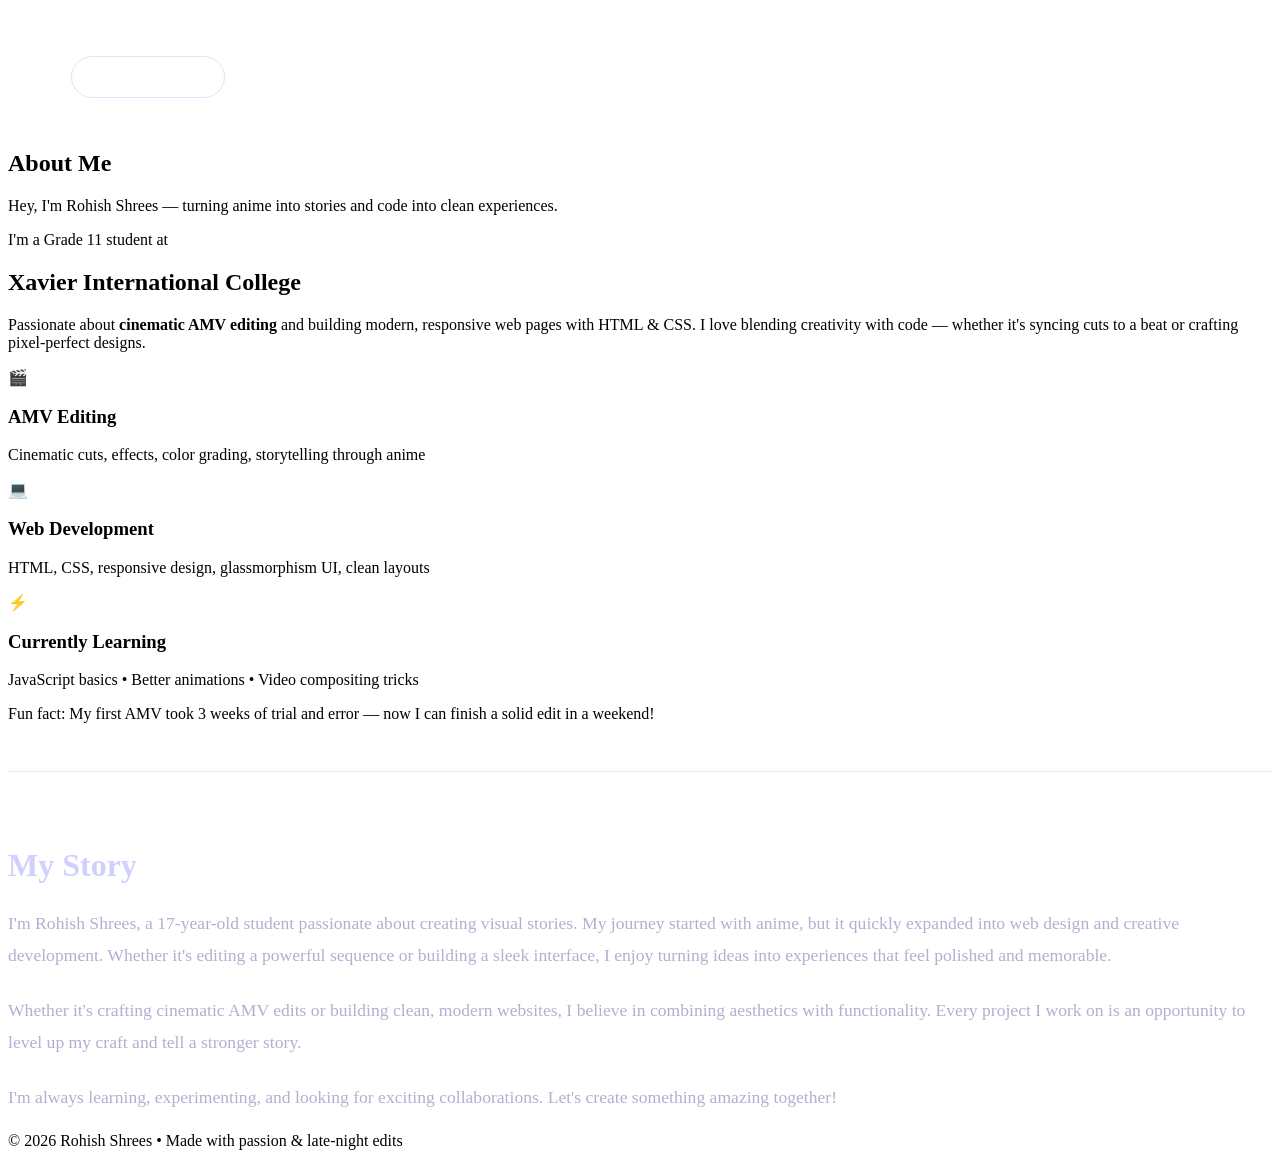
==== about.html @ bdef6072 "Fix invalid markup and broken reveal behavior on About page" ====
<!DOCTYPE html>
<html lang="en">
<head>
  <meta charset="UTF-8">
  <meta name="viewport" content="width=device-width, initial-scale=1.0">
  <title>About • Rohish Shrees</title>
  <link rel="stylesheet" href="style.css">
  <link rel="apple-touch-icon" sizes="180x180" href="ICONS/apple-touch-icon.png">
  <link rel="icon" type="image/png" sizes="32x32" href="ICONS/favicon-32x32.png">
  <link rel="icon" type="image/png" sizes="16x16" href="ICONS/favicon-16x16.png">
  <link rel="manifest" href="ICONS/site.webmanifest">
</head>
<body class="about-page">
  <div style="padding: 2rem 5%; max-width: 1400px; margin: 0 auto;">
    <a href="index.html" style="display: inline-flex; align-items: center; gap: 0.7rem; color: #ffffff; text-decoration: none; font-weight: 600; transition: all 0.3s ease; margin-top: 1rem; background: rgba(255,255,255,0.04); border: 1px solid rgba(168, 85, 247, 0.2); border-radius: 999px; padding: 0.7rem 1.2rem;">← Back to home</a>
  </div>

  <main class="about-shell">
    <section class="about-hero reveal">
      <div class="glass-card">
        <div class="about-header">
          <h1>
            About <span class="gradient-text">Me</span>
          </h1>
          <p class="tagline">Hey, I'm Rohish Shrees — turning anime into stories and code into clean experiences.</p>
        </div>

        <div class="about-content">
          <div class="intro">
            <p class="greeting">I'm a <span class="highlight">Grade 11</span> student at</p>
            <h2 class="college">Xavier International College</h2>

            <p class="bio">
              Passionate about <strong>cinematic AMV editing</strong> and building modern, responsive web pages with HTML &amp; CSS.
              I love blending creativity with code — whether it's syncing cuts to a beat or crafting pixel-perfect designs.
            </p>
          </div>

          <div class="skills-grid">
            <div class="skill-item">
              <span class="skill-icon">🎬</span>
              <h3>AMV Editing</h3>
              <p>Cinematic cuts, effects, color grading, storytelling through anime</p>
            </div>
            <div class="skill-item">
              <span class="skill-icon">💻</span>
              <h3>Web Development</h3>
              <p>HTML, CSS, responsive design, glassmorphism UI, clean layouts</p>
            </div>
            <div class="skill-item">
              <span class="skill-icon">⚡</span>
              <h3>Currently Learning</h3>
              <p>JavaScript basics • Better animations • Video compositing tricks</p>
            </div>
          </div>

          <p class="fun-fact">
            Fun fact: My first AMV took 3 weeks of trial and error — now I can finish a solid edit in a weekend!
          </p>

          <div style="margin-top: 3rem; padding-top: 3rem; border-top: 1px solid rgba(120, 120, 255, 0.2);">
            <h2 style="font-size: 2rem; margin-bottom: 1.5rem; color: #d0d0ff;">My Story</h2>
            <p style="font-size: 1.1rem; color: #b0b0d0; line-height: 1.8; margin-bottom: 1.5rem;">
              I'm Rohish Shrees, a 17-year-old student passionate about creating visual stories. My journey started with anime, but it quickly expanded into web design and creative development. Whether it's editing a powerful sequence or building a sleek interface, I enjoy turning ideas into experiences that feel polished and memorable.
            </p>
            <p style="font-size: 1.1rem; color: #b0b0d0; line-height: 1.8; margin-bottom: 1.5rem;">
              Whether it's crafting cinematic AMV edits or building clean, modern websites, I believe in combining aesthetics with functionality. Every project I work on is an opportunity to level up my craft and tell a stronger story.
            </p>
            <p style="font-size: 1.1rem; color: #b0b0d0; line-height: 1.8;">
              I'm always learning, experimenting, and looking for exciting collaborations. Let's create something amazing together!
            </p>
          </div>
        </div>
      </div>
    </section>

    <footer class="about-footer">
      <span>© <span id="year"></span> Rohish Shrees • Made with passion &amp; late-night edits</span>
    </footer>
  </main>

  <script>
    document.getElementById("year").textContent = new Date().getFullYear();

    const revealItems = document.querySelectorAll('.reveal');
    if (revealItems.length) {
      const observer = new IntersectionObserver((entries) => {
        entries.forEach((entry) => {
          if (entry.isIntersecting) {
            entry.target.classList.add('is-visible');
            observer.unobserve(entry.target);
          }
        });
      }, { threshold: 0.15 });

      revealItems.forEach((item) => observer.observe(item));
    }
  </script>
</body>
</html>
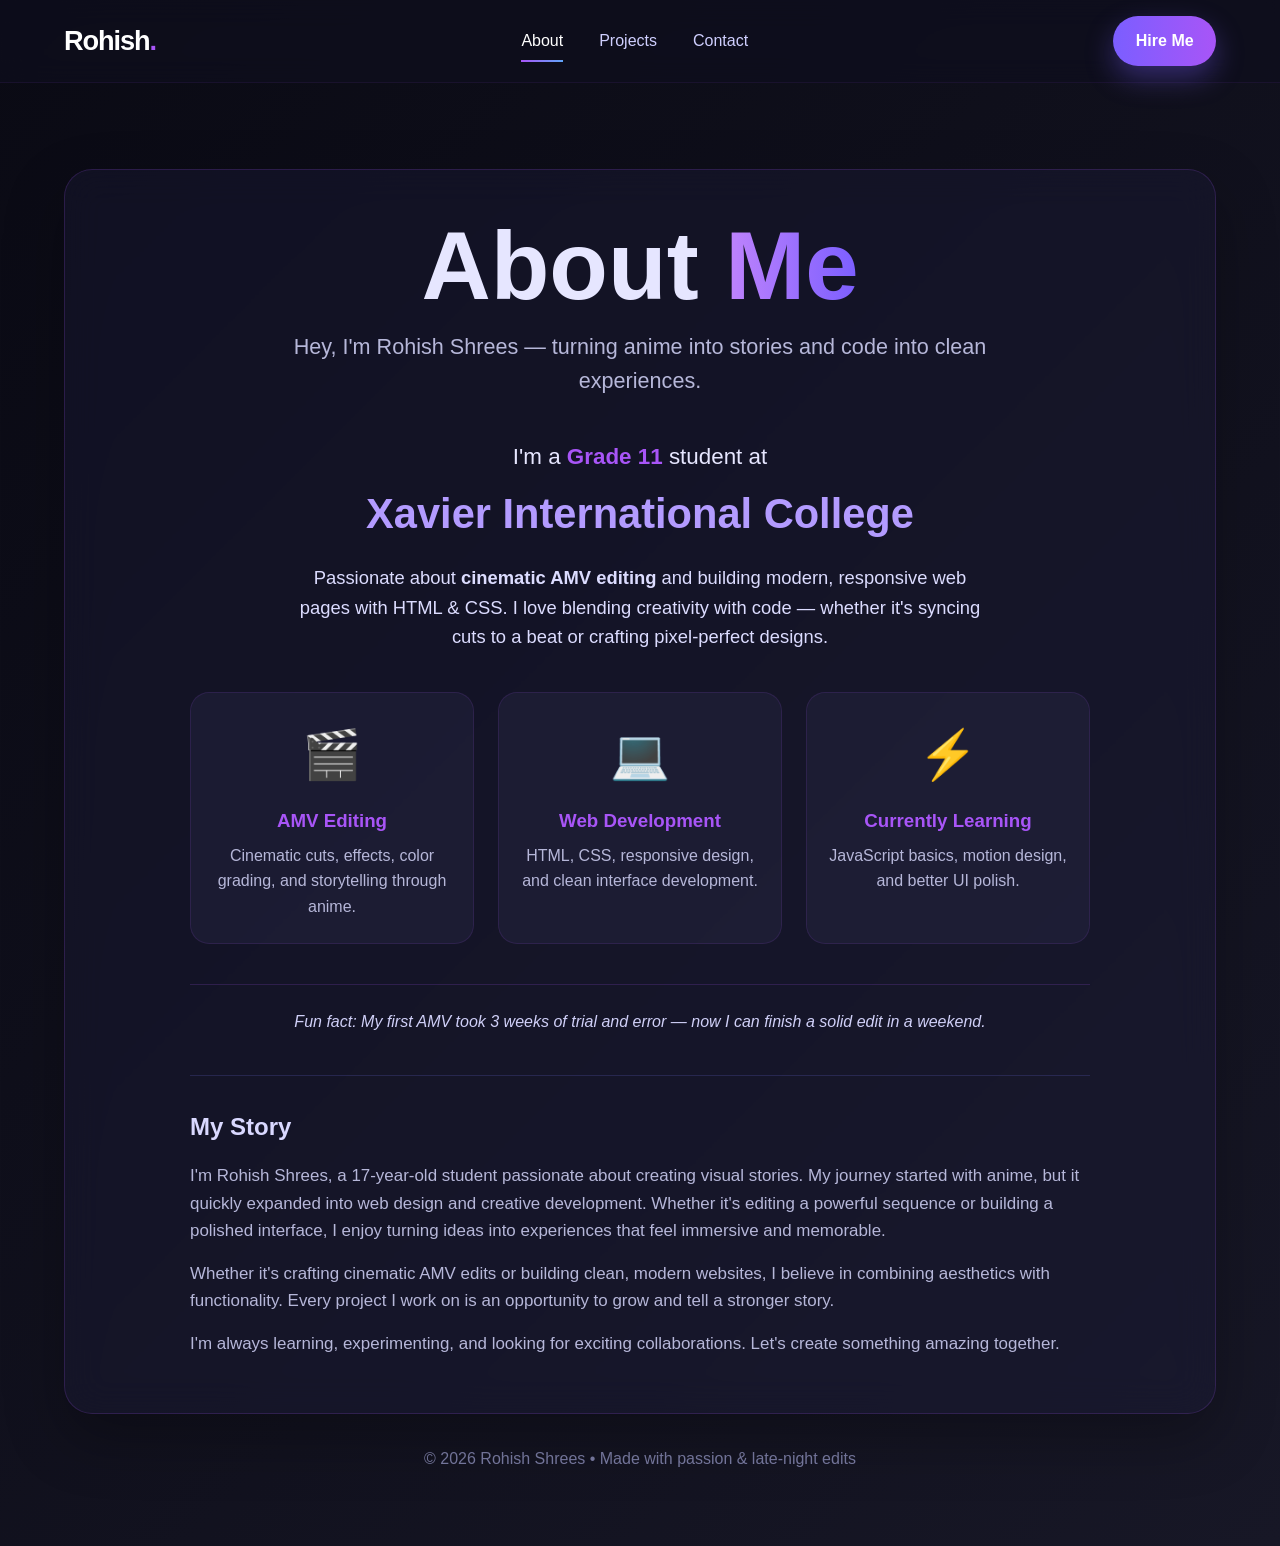
==== commit 7949db40: "Professionalize the portfolio, clean HTML/CSS defects, and add the needed JavaScript interactivity." ====
--- a/about.html
+++ b/about.html
@@ -1,27 +1,37 @@
 <!DOCTYPE html>
 <html lang="en">
 <head>
-  <meta charset="UTF-8">
-  <meta name="viewport" content="width=device-width, initial-scale=1.0">
+  <meta charset="UTF-8" />
+  <meta name="viewport" content="width=device-width, initial-scale=1.0" />
+  <meta name="description" content="About Rohish Shrees — a Grade 11 student passionate about AMV editing, web design, and creative visual storytelling." />
   <title>About • Rohish Shrees</title>
-  <link rel="stylesheet" href="style.css">
-  <link rel="apple-touch-icon" sizes="180x180" href="ICONS/apple-touch-icon.png">
-  <link rel="icon" type="image/png" sizes="32x32" href="ICONS/favicon-32x32.png">
-  <link rel="icon" type="image/png" sizes="16x16" href="ICONS/favicon-16x16.png">
-  <link rel="manifest" href="ICONS/site.webmanifest">
+  <link rel="apple-touch-icon" sizes="180x180" href="ICONS/apple-touch-icon.png" />
+  <link rel="icon" type="image/png" sizes="32x32" href="ICONS/favicon-32x32.png" />
+  <link rel="icon" type="image/png" sizes="16x16" href="ICONS/favicon-16x16.png" />
+  <link rel="manifest" href="ICONS/site.webmanifest" />
+  <link rel="stylesheet" href="style.css" />
+  <script defer src="script.js"></script>
 </head>
 <body class="about-page">
-  <div style="padding: 2rem 5%; max-width: 1400px; margin: 0 auto;">
-    <a href="index.html" style="display: inline-flex; align-items: center; gap: 0.7rem; color: #ffffff; text-decoration: none; font-weight: 600; transition: all 0.3s ease; margin-top: 1rem; background: rgba(255,255,255,0.04); border: 1px solid rgba(168, 85, 247, 0.2); border-radius: 999px; padding: 0.7rem 1.2rem;">← Back to home</a>
-  </div>
+  <header class="topbar" id="top">
+    <div class="topbar-inner">
+      <a class="brand" href="index.html" aria-label="Home page">Rohish<span class="brand-dot">.</span></a>
+
+      <nav class="nav" aria-label="Primary navigation">
+        <a class="nav-link active" href="about.html">About</a>
+        <a class="nav-link" href="proj.html">Projects</a>
+        <a class="nav-link" href="contact.html">Contact</a>
+      </nav>
+
+      <a class="nav-btn primary" href="contact.html">Hire Me</a>
+    </div>
+  </header>
 
   <main class="about-shell">
     <section class="about-hero reveal">
       <div class="glass-card">
         <div class="about-header">
-          <h1>
-            About <span class="gradient-text">Me</span>
-          </h1>
+          <h1>About <span class="gradient-text">Me</span></h1>
           <p class="tagline">Hey, I'm Rohish Shrees — turning anime into stories and code into clean experiences.</p>
         </div>
 
@@ -40,34 +50,36 @@
             <div class="skill-item">
               <span class="skill-icon">🎬</span>
               <h3>AMV Editing</h3>
-              <p>Cinematic cuts, effects, color grading, storytelling through anime</p>
+              <p>Cinematic cuts, effects, color grading, and storytelling through anime.</p>
             </div>
+
             <div class="skill-item">
               <span class="skill-icon">💻</span>
               <h3>Web Development</h3>
-              <p>HTML, CSS, responsive design, glassmorphism UI, clean layouts</p>
+              <p>HTML, CSS, responsive design, and clean interface development.</p>
             </div>
+
             <div class="skill-item">
               <span class="skill-icon">⚡</span>
               <h3>Currently Learning</h3>
-              <p>JavaScript basics • Better animations • Video compositing tricks</p>
+              <p>JavaScript basics, motion design, and better UI polish.</p>
             </div>
           </div>
 
           <p class="fun-fact">
-            Fun fact: My first AMV took 3 weeks of trial and error — now I can finish a solid edit in a weekend!
+            Fun fact: My first AMV took 3 weeks of trial and error — now I can finish a solid edit in a weekend.
           </p>
 
-          <div style="margin-top: 3rem; padding-top: 3rem; border-top: 1px solid rgba(120, 120, 255, 0.2);">
-            <h2 style="font-size: 2rem; margin-bottom: 1.5rem; color: #d0d0ff;">My Story</h2>
-            <p style="font-size: 1.1rem; color: #b0b0d0; line-height: 1.8; margin-bottom: 1.5rem;">
-              I'm Rohish Shrees, a 17-year-old student passionate about creating visual stories. My journey started with anime, but it quickly expanded into web design and creative development. Whether it's editing a powerful sequence or building a sleek interface, I enjoy turning ideas into experiences that feel polished and memorable.
+          <div class="story-block">
+            <h2>My Story</h2>
+            <p>
+              I'm Rohish Shrees, a 17-year-old student passionate about creating visual stories. My journey started with anime, but it quickly expanded into web design and creative development. Whether it's editing a powerful sequence or building a polished interface, I enjoy turning ideas into experiences that feel immersive and memorable.
             </p>
-            <p style="font-size: 1.1rem; color: #b0b0d0; line-height: 1.8; margin-bottom: 1.5rem;">
-              Whether it's crafting cinematic AMV edits or building clean, modern websites, I believe in combining aesthetics with functionality. Every project I work on is an opportunity to level up my craft and tell a stronger story.
+            <p>
+              Whether it's crafting cinematic AMV edits or building clean, modern websites, I believe in combining aesthetics with functionality. Every project I work on is an opportunity to grow and tell a stronger story.
             </p>
-            <p style="font-size: 1.1rem; color: #b0b0d0; line-height: 1.8;">
-              I'm always learning, experimenting, and looking for exciting collaborations. Let's create something amazing together!
+            <p>
+              I'm always learning, experimenting, and looking for exciting collaborations. Let's create something amazing together.
             </p>
           </div>
         </div>
@@ -78,23 +90,5 @@
       <span>© <span id="year"></span> Rohish Shrees • Made with passion &amp; late-night edits</span>
     </footer>
   </main>
-
-  <script>
-    document.getElementById("year").textContent = new Date().getFullYear();
-
-    const revealItems = document.querySelectorAll('.reveal');
-    if (revealItems.length) {
-      const observer = new IntersectionObserver((entries) => {
-        entries.forEach((entry) => {
-          if (entry.isIntersecting) {
-            entry.target.classList.add('is-visible');
-            observer.unobserve(entry.target);
-          }
-        });
-      }, { threshold: 0.15 });
-
-      revealItems.forEach((item) => observer.observe(item));
-    }
-  </script>
 </body>
 </html>
--- a/style.css
+++ b/style.css
@@ -0,0 +1,824 @@
+/* Global reset */
+* {
+  margin: 0;
+  padding: 0;
+  box-sizing: border-box;
+}
+
+:root {
+  --bg: #0a0a14;
+  --bg-soft: #171726;
+  --panel: rgba(30, 30, 60, 0.5);
+  --panel-strong: rgba(40, 40, 70, 0.7);
+  --line: rgba(168, 85, 247, 0.22);
+  --line-soft: rgba(120, 120, 255, 0.15);
+  --text: #e6e6ff;
+  --muted: #b6b7d9;
+  --purple: #a855f7;
+  --purple-strong: #7b5eff;
+  --blue: #60a5fa;
+  --white: #ffffff;
+  --shadow: rgba(10, 10, 20, 0.45);
+}
+
+html {
+  scroll-behavior: smooth;
+}
+
+body {
+  font-family: "Segoe UI", Tahoma, Geneva, Verdana, sans-serif;
+  background: linear-gradient(135deg, var(--bg) 0%, var(--bg-soft) 100%);
+  color: var(--text);
+  min-height: 100vh;
+  line-height: 1.6;
+  overflow-x: hidden;
+}
+
+img, video {
+  max-width: 100%;
+  display: block;
+}
+
+a {
+  color: inherit;
+}
+
+button, input, textarea {
+  font: inherit;
+}
+
+.skip-link {
+  position: absolute;
+  left: -9999px;
+  top: auto;
+}
+
+.skip-link:focus {
+  left: 1rem;
+  top: 1rem;
+  z-index: 9999;
+  background: var(--white);
+  color: var(--bg);
+  padding: 0.75rem 1.1rem;
+  border-radius: 999px;
+}
+
+/* Topbar */
+.topbar {
+  position: sticky;
+  top: 0;
+  z-index: 1000;
+  backdrop-filter: blur(14px);
+  -webkit-backdrop-filter: blur(14px);
+  background: rgba(15, 15, 30, 0.72);
+  border-bottom: 1px solid rgba(168, 85, 247, 0.08);
+  transition: all 0.3s ease;
+}
+
+.topbar.is-scrolled {
+  background: rgba(10, 10, 20, 0.92);
+  box-shadow: 0 8px 28px rgba(0, 0, 0, 0.22);
+}
+
+.topbar-inner {
+  max-width: 1400px;
+  margin: 0 auto;
+  padding: 1rem 5%;
+  display: flex;
+  align-items: center;
+  justify-content: space-between;
+  gap: 1.5rem;
+}
+
+.brand {
+  font-size: 1.7rem;
+  font-weight: 800;
+  color: var(--white);
+  text-decoration: none;
+  letter-spacing: -0.04em;
+}
+
+.brand-dot {
+  color: var(--purple);
+}
+
+.nav {
+  display: flex;
+  align-items: center;
+  justify-content: center;
+  gap: 2.25rem;
+}
+
+.nav-link {
+  position: relative;
+  color: #cfcfff;
+  text-decoration: none;
+  font-weight: 500;
+  transition: color 0.25s ease;
+}
+
+.nav-link::after {
+  content: "";
+  position: absolute;
+  left: 0;
+  bottom: -8px;
+  width: 100%;
+  height: 2px;
+  background: linear-gradient(90deg, var(--purple), var(--blue));
+  transform: scaleX(0);
+  transform-origin: left;
+  transition: transform 0.25s ease;
+}
+
+.nav-link:hover,
+.nav-link.active {
+  color: var(--white);
+}
+
+.nav-link:hover::after,
+.nav-link.active::after {
+  transform: scaleX(1);
+}
+
+.nav-btn {
+  text-decoration: none;
+  font-weight: 600;
+  padding: 0.75rem 1.4rem;
+  border-radius: 999px;
+  transition: all 0.25s ease;
+}
+
+.nav-btn.primary {
+  background: linear-gradient(90deg, var(--purple-strong), var(--purple));
+  color: var(--white);
+  box-shadow: 0 12px 28px rgba(123, 94, 255, 0.35);
+}
+
+.nav-btn.primary:hover {
+  transform: translateY(-2px);
+  box-shadow: 0 18px 34px rgba(123, 94, 255, 0.45);
+}
+
+/* Shared layout */
+.page-shell,
+.about-shell,
+.projects-main,
+.contact-shell {
+  max-width: 1400px;
+  margin: 0 auto;
+}
+
+.hero {
+  min-height: calc(100vh - 80px);
+  max-width: 1400px;
+  margin: 0 auto;
+  padding: 10vh 5% 4vh;
+  display: grid;
+  grid-template-columns: 1.1fr 0.9fr;
+  align-items: center;
+  gap: 4rem;
+}
+
+.hero-left,
+.hero-right,
+.reveal {
+  opacity: 0;
+  transform: translateY(36px);
+  transition: all 1s cubic-bezier(0.22, 1, 0.36, 1);
+}
+
+.reveal.is-visible {
+  opacity: 1;
+  transform: translateY(0);
+}
+
+.pill {
+  display: inline-block;
+  background: rgba(123, 94, 255, 0.12);
+  color: #b6b7ff;
+  border: 1px solid rgba(123, 94, 255, 0.2);
+  border-radius: 999px;
+  padding: 0.6rem 1.2rem;
+  font-size: 0.95rem;
+  font-weight: 600;
+  margin-bottom: 1.5rem;
+}
+
+.hero-title {
+  font-size: clamp(3rem, 7vw, 5.9rem);
+  line-height: 1.02;
+  letter-spacing: -0.06em;
+  margin-bottom: 1.4rem;
+}
+
+.hero-gradient-text,
+.gradient-text {
+  background: linear-gradient(90deg, #c084fc, #7b5eff, #60a5fa);
+  background-size: 200% auto;
+  color: transparent;
+  -webkit-background-clip: text;
+  background-clip: text;
+  animation: gradientFlow 5s ease infinite;
+}
+
+@keyframes gradientFlow {
+  0% { background-position: 0% 50%; }
+  50% { background-position: 100% 50%; }
+  100% { background-position: 0% 50%; }
+}
+
+.hero-subtitle {
+  font-size: 1.3rem;
+  color: var(--muted);
+  max-width: 560px;
+  margin-bottom: 2.3rem;
+}
+
+.hero-cta {
+  display: flex;
+  flex-wrap: wrap;
+  gap: 1rem;
+}
+
+.btn-primary,
+.btn-outline,
+.project-link {
+  display: inline-flex;
+  align-items: center;
+  justify-content: center;
+  text-decoration: none;
+  border-radius: 999px;
+  font-weight: 700;
+  transition: all 0.25s ease;
+}
+
+.btn-primary {
+  background: linear-gradient(90deg, var(--purple-strong), var(--purple));
+  color: var(--white);
+  box-shadow: 0 16px 32px rgba(123, 94, 255, 0.25);
+  padding: 0.95rem 1.9rem;
+}
+
+.btn-primary:hover {
+  transform: translateY(-3px);
+  box-shadow: 0 22px 42px rgba(123, 94, 255, 0.38);
+}
+
+.btn-outline {
+  color: var(--text);
+  border: 2px solid rgba(123, 94, 255, 0.7);
+  padding: 0.9rem 1.8rem;
+}
+
+.btn-outline:hover {
+  background: rgba(123, 94, 255, 0.08);
+  transform: translateY(-2px);
+}
+
+.floating-cards {
+  position: relative;
+  height: 420px;
+}
+
+.stat-card {
+  position: absolute;
+  width: 240px;
+  padding: 1.7rem 1.5rem;
+  text-align: center;
+  border: 1px solid var(--line-soft);
+  background: rgba(28, 28, 52, 0.5);
+  border-radius: 1.2rem;
+  box-shadow: 0 18px 40px rgba(0, 0, 0, 0.28);
+  backdrop-filter: blur(18px);
+  -webkit-backdrop-filter: blur(18px);
+  transition: transform 0.35s ease, box-shadow 0.35s ease;
+}
+
+.stat-card:hover {
+  transform: translateY(-10px) scale(1.02);
+  box-shadow: 0 22px 50px rgba(123, 94, 255, 0.25);
+}
+
+.card-1 { top: 0; left: 10%; }
+.card-2 { top: 36%; right: 5%; transform: rotate(5deg); }
+.card-3 { left: 17%; bottom: 3%; transform: rotate(-4deg); }
+
+.icon {
+  font-size: 2.8rem;
+  margin-bottom: 0.8rem;
+}
+
+.stat-value {
+  font-size: 1.7rem;
+  font-weight: 800;
+  color: #f0f0ff;
+}
+
+.stat-label {
+  margin-top: 0.35rem;
+  color: var(--muted);
+  font-size: 0.95rem;
+}
+
+.home-footer,
+.about-footer {
+  text-align: center;
+  color: #7a7ca3;
+  padding: 2rem 0 3.5rem;
+}
+
+/* About page */
+.about-page {
+  background: linear-gradient(135deg, #0a0a14 0%, #171726 100%);
+}
+
+.about-shell {
+  padding: 6vh 5% 2vh;
+}
+
+.about-hero {
+  padding-top: 2rem;
+}
+
+.glass-card {
+  background: rgba(30, 30, 60, 0.35);
+  border: 1px solid rgba(168, 85, 247, 0.18);
+  border-radius: 1.75rem;
+  box-shadow: 0 24px 60px rgba(0, 0, 0, 0.28);
+  backdrop-filter: blur(18px);
+  -webkit-backdrop-filter: blur(18px);
+}
+
+.about-shell .glass-card {
+  padding: 3rem 3rem 2.5rem;
+}
+
+.about-header {
+  text-align: center;
+  margin-bottom: 2.5rem;
+}
+
+.about-header h1 {
+  font-size: clamp(3rem, 8vw, 6rem);
+  line-height: 1;
+  margin-bottom: 1rem;
+}
+
+.tagline {
+  max-width: 700px;
+  margin: 0 auto;
+  color: var(--muted);
+  font-size: 1.35rem;
+}
+
+.about-content {
+  max-width: 900px;
+  margin: 0 auto;
+}
+
+.intro {
+  text-align: center;
+  margin-bottom: 2.5rem;
+}
+
+.greeting {
+  font-size: 1.4rem;
+  margin-bottom: 0.4rem;
+}
+
+.highlight {
+  color: var(--purple);
+  font-weight: 700;
+}
+
+.college {
+  color: #b39bff;
+  font-size: clamp(1.8rem, 4vw, 2.6rem);
+  margin-bottom: 1rem;
+}
+
+.bio {
+  font-size: 1.15rem;
+  color: #dcdcff;
+  max-width: 700px;
+  margin: 0 auto;
+}
+
+.skills-grid {
+  display: grid;
+  grid-template-columns: repeat(auto-fit, minmax(220px, 1fr));
+  gap: 1.5rem;
+  margin: 2rem 0 2.5rem;
+}
+
+.skill-item {
+  background: rgba(40, 40, 70, 0.4);
+  border: 1px solid rgba(168, 85, 247, 0.12);
+  border-radius: 1.2rem;
+  padding: 1.5rem 1.2rem;
+  text-align: center;
+  transition: transform 0.25s ease, border-color 0.25s ease;
+}
+
+.skill-item:hover {
+  transform: translateY(-7px);
+  border-color: rgba(168, 85, 247, 0.32);
+}
+
+.skill-icon {
+  display: block;
+  font-size: 3rem;
+  margin-bottom: 0.8rem;
+}
+
+.skill-item h3 {
+  color: var(--purple);
+  margin-bottom: 0.4rem;
+}
+
+.skill-item p {
+  color: var(--muted);
+}
+
+.fun-fact {
+  margin: 1.5rem 0;
+  text-align: center;
+  font-style: italic;
+  color: #d0d0f8;
+  border-top: 1px solid rgba(168, 85, 247, 0.18);
+  padding-top: 1.5rem;
+}
+
+.story-block {
+  border-top: 1px solid rgba(120, 120, 255, 0.18);
+  margin-top: 2.5rem;
+  padding-top: 2rem;
+}
+
+.story-block h2 {
+  margin-bottom: 1rem;
+  color: #d9d8ff;
+}
+
+.story-block p {
+  margin-bottom: 1rem;
+  color: var(--muted);
+  font-size: 1.06rem;
+}
+
+/* Projects page */
+.projects-main {
+  padding: 5vh 5% 4vh;
+}
+
+.projects-hero {
+  text-align: center;
+  padding: 4rem 0 2rem;
+}
+
+.projects-hero h1 {
+  font-size: clamp(3rem, 8vw, 5.5rem);
+  margin-bottom: 1rem;
+}
+
+.projects-hero p {
+  max-width: 720px;
+  margin: 0 auto;
+  color: var(--muted);
+  font-size: 1.2rem;
+}
+
+.projects-grid {
+  display: grid;
+  grid-template-columns: repeat(auto-fit, minmax(340px, 1fr));
+  gap: 2rem;
+  margin-top: 2rem;
+}
+
+.project-card {
+  background: rgba(30, 30, 60, 0.35);
+  border: 1px solid rgba(168, 85, 247, 0.2);
+  border-radius: 1.4rem;
+  overflow: hidden;
+  transition: transform 0.28s ease, box-shadow 0.28s ease, border-color 0.28s ease;
+  box-shadow: 0 18px 40px rgba(0, 0, 0, 0.25);
+}
+
+.project-card:hover {
+  transform: translateY(-8px);
+  border-color: rgba(168, 85, 247, 0.45);
+  box-shadow: 0 28px 60px rgba(168, 85, 247, 0.12);
+}
+
+.project-thumbnail {
+  background: #121220;
+  height: 220px;
+  overflow: hidden;
+  border-bottom: 1px solid rgba(168, 85, 247, 0.12);
+}
+
+.project-thumbnail video {
+  width: 100%;
+  height: 100%;
+  object-fit: cover;
+}
+
+.project-thumb-soon {
+  display: flex;
+  align-items: center;
+  justify-content: center;
+  background: linear-gradient(135deg, #667eea 0%, #764ba2 100%);
+}
+
+.soon-content {
+  text-align: center;
+}
+
+.soon-icon {
+  font-size: 3.5rem;
+  margin-bottom: 0.5rem;
+}
+
+.soon-label {
+  font-size: 1rem;
+  font-weight: 700;
+  color: rgba(255, 255, 255, 0.9);
+}
+
+.project-info {
+  padding: 1.5rem 1.2rem 1.8rem;
+}
+
+.project-title {
+  color: #d5baff;
+  font-size: 1.5rem;
+  margin-bottom: 0.7rem;
+}
+
+.project-info p {
+  color: var(--muted);
+  font-size: 0.98rem;
+  margin-bottom: 1rem;
+}
+
+.project-link {
+  background: linear-gradient(90deg, var(--purple-strong), var(--purple));
+  color: var(--white);
+  padding: 0.7rem 1.2rem;
+  font-size: 0.94rem;
+}
+
+.project-link:hover {
+  transform: translateY(-2px);
+}
+
+/* Contact page */
+.contact-page {
+  background: linear-gradient(135deg, #0a0a14 0%, #171726 100%);
+}
+
+.contact-shell {
+  padding: 5vh 5% 3vh;
+}
+
+.contact-header {
+  text-align: center;
+  padding: 3rem 0 2.5rem;
+}
+
+.contact-eyebrow {
+  color: #b397ff;
+  text-transform: uppercase;
+  letter-spacing: 0.18em;
+  font-size: 0.8rem;
+  font-weight: 700;
+  margin-bottom: 0.8rem;
+}
+
+.contact-header h1 {
+  font-size: clamp(3rem, 7vw, 5.2rem);
+  margin-bottom: 0.8rem;
+  background: linear-gradient(90deg, #c084fc, #a78bfa, #60a5fa);
+  -webkit-background-clip: text;
+  background-clip: text;
+  color: transparent;
+}
+
+.contact-subtitle {
+  max-width: 650px;
+  margin: 0 auto;
+  color: var(--muted);
+  font-size: 1.18rem;
+}
+
+.contact-grid {
+  display: grid;
+  grid-template-columns: 1fr 1fr;
+  gap: 2rem;
+  align-items: start;
+}
+
+.contact-info,
+.contact-form-card {
+  padding: 2rem;
+}
+
+.contact-card-title {
+  font-size: 1.8rem;
+  margin-bottom: 0.8rem;
+  color: #f0ebff;
+}
+
+.contact-card-text {
+  color: var(--muted);
+  margin-bottom: 1.5rem;
+}
+
+.contact-list {
+  list-style: none;
+  margin-bottom: 1.8rem;
+}
+
+.contact-item {
+  display: flex;
+  align-items: center;
+  gap: 1rem;
+  margin-bottom: 1rem;
+  flex-wrap: wrap;
+}
+
+.contact-badge {
+  display: inline-block;
+  background: rgba(168, 85, 247, 0.18);
+  color: #d5baff;
+  border-radius: 999px;
+  padding: 0.45rem 0.9rem;
+  font-size: 0.85rem;
+  font-weight: 700;
+}
+
+.contact-link {
+  color: #e4e2ff;
+  text-decoration: none;
+}
+
+.contact-link:hover {
+  color: var(--purple);
+}
+
+.social {
+  display: flex;
+  gap: 1rem;
+  margin-top: 1rem;
+}
+
+.social-link {
+  width: 48px;
+  height: 48px;
+  display: flex;
+  align-items: center;
+  justify-content: center;
+  background: rgba(168, 85, 247, 0.12);
+  border-radius: 50%;
+  transition: transform 0.25s ease, background 0.25s ease;
+}
+
+.social-link:hover {
+  background: rgba(168, 85, 247, 0.25);
+  transform: translateY(-2px);
+}
+
+.social-link svg {
+  width: 22px;
+  height: 22px;
+  fill: #e1d9ff;
+}
+
+.contact-form {
+  display: flex;
+  flex-direction: column;
+  gap: 1.2rem;
+}
+
+.field {
+  position: relative;
+}
+
+.contact-form input,
+.contact-form textarea {
+  width: 100%;
+  border: 1px solid rgba(168, 85, 247, 0.22);
+  background: rgba(40, 40, 70, 0.5);
+  border-radius: 0.9rem;
+  padding: 1.05rem 1.15rem;
+  color: var(--white);
+  transition: border-color 0.25s ease, box-shadow 0.25s ease, background 0.25s ease;
+}
+
+.contact-form input::placeholder,
+.contact-form textarea::placeholder {
+  color: transparent;
+}
+
+.contact-form input:focus,
+.contact-form textarea:focus {
+  outline: none;
+  border-color: var(--purple);
+  box-shadow: 0 0 0 3px rgba(168, 85, 247, 0.18);
+  background: rgba(40, 40, 70, 0.72);
+}
+
+.contact-form label {
+  position: absolute;
+  left: 1.05rem;
+  top: 50%;
+  transform: translateY(-50%);
+  color: #aaa8d8;
+  pointer-events: none;
+  transition: all 0.2s ease;
+}
+
+.contact-form textarea + label {
+  top: 1.25rem;
+  transform: none;
+}
+
+.contact-form input:focus + label,
+.contact-form input:not(:placeholder-shown) + label,
+.contact-form textarea:focus + label,
+.contact-form textarea:not(:placeholder-shown) + label {
+  top: -0.5rem;
+  left: 0.8rem;
+  font-size: 0.78rem;
+  color: var(--purple);
+  background: rgba(14, 14, 28, 0.9);
+  padding: 0 0.45rem;
+  border-radius: 4px;
+}
+
+.field-full textarea {
+  min-height: 150px;
+  resize: vertical;
+}
+
+.contact-actions {
+  display: flex;
+  flex-direction: column;
+  gap: 0.75rem;
+}
+
+.contact-note {
+  text-align: center;
+  color: #9292b7;
+  font-size: 0.92rem;
+}
+
+.req {
+  color: #ff9de0;
+}
+
+@media (max-width: 980px) {
+  .hero {
+    grid-template-columns: 1fr;
+    padding-top: 7vh;
+  }
+
+  .home-footer {
+    padding-bottom: 2rem;
+  }
+
+  .contact-grid {
+    grid-template-columns: 1fr;
+  }
+}
+
+@media (max-width: 760px) {
+  .topbar-inner {
+    flex-wrap: wrap;
+    justify-content: center;
+    padding-top: 0.9rem;
+    padding-bottom: 0.9rem;
+  }
+
+  .nav {
+    order: 3;
+    width: 100%;
+    justify-content: center;
+    gap: 1.2rem;
+    flex-wrap: wrap;
+  }
+
+  .nav-btn {
+    display: none;
+  }
+
+  .floating-cards {
+    transform: scale(0.9);
+  }
+
+  .about-shell .glass-card,
+  .contact-info,
+  .contact-form-card {
+    padding: 1.5rem 1.15rem;
+  }
+}
